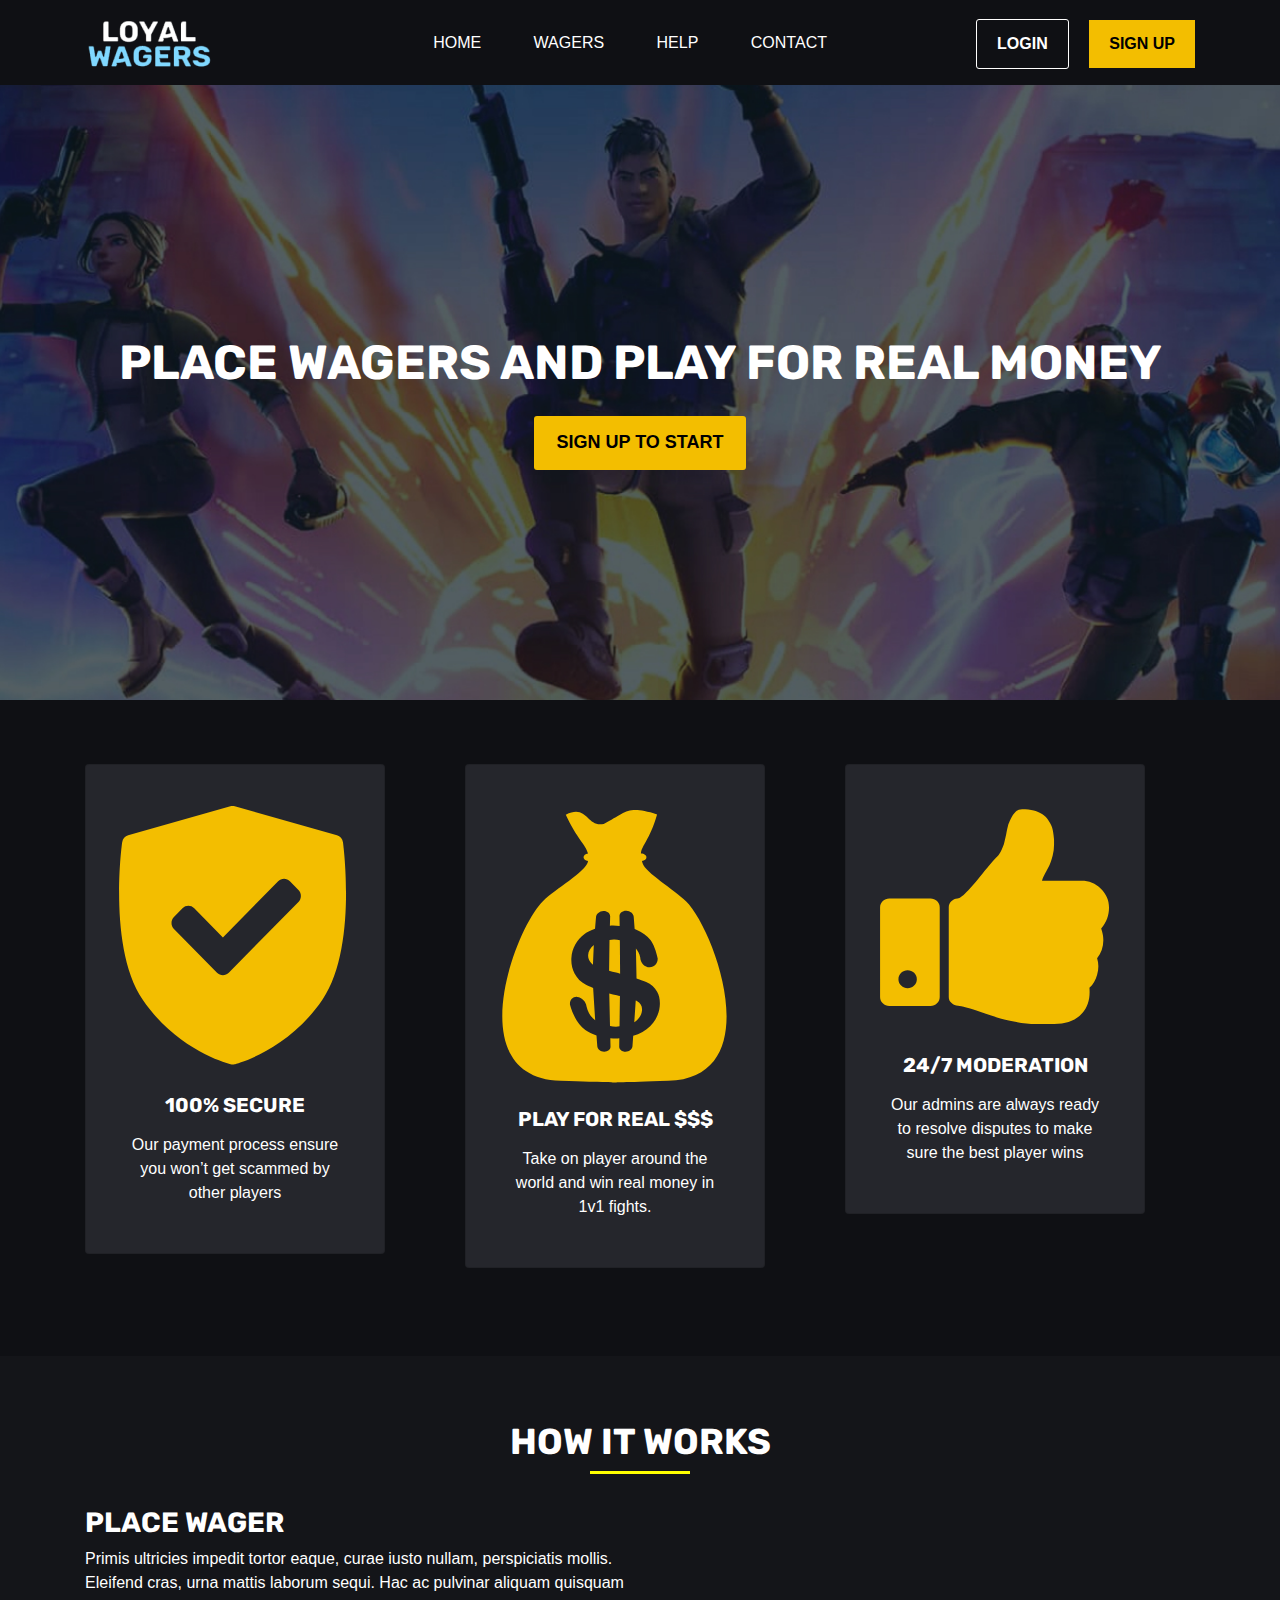
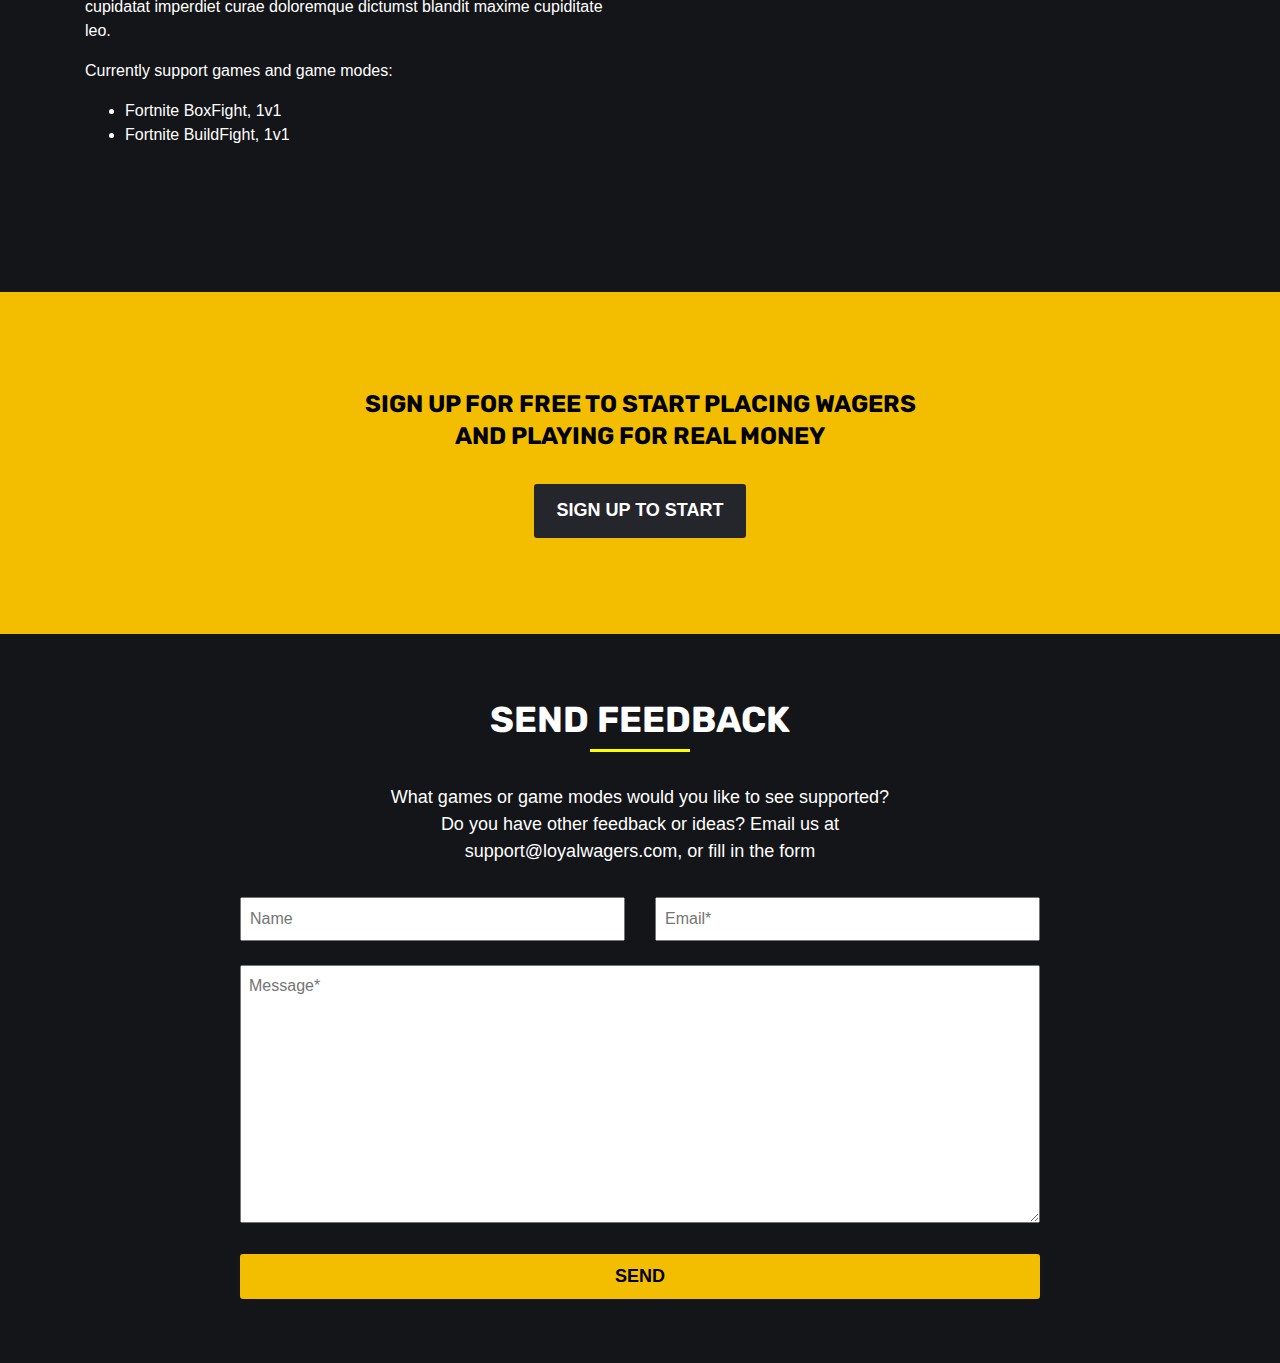
==== index.html @ 3cbfd6ce "first commit" ====
<!DOCTYPE html>
<html lang="en">

<head>
    <meta charset="UTF-8">
    <meta name="viewport" content="width=device-width, initial-scale=1.0">
    <meta http-equiv="X-UA-Compatible" content="ie=edge">
    <link href="https://fonts.googleapis.com/css?family=Rubik&display=swap" rel="stylesheet">
    <link rel="stylesheet" href="https://maxcdn.bootstrapcdn.com/bootstrap/4.0.0/css/bootstrap.min.css"
        integrity="sha384-Gn5384xqQ1aoWXA+058RXPxPg6fy4IWvTNh0E263XmFcJlSAwiGgFAW/dAiS6JXm" crossorigin="anonymous">
    <link rel="stylesheet" href="main.css">
    <title>Loyal Wagers</title>
</head>

<body>

    <nav class="navbar">
        <div class="container">
            <div class="navbar__logo">
                <!-- Loyal <br> Wagers -->
                <img src="./assets/loyalwagers_logo.png" alt="">
            </div>
            <ul class="nav-links">
                <li><a href="/index.html">Home</a></li>
                <li><a href="/wagers.html">Wagers</a></li>
                <li><a href="/help.html">Help</a></li>
                <li><a href="#">Contact</a></li>
            </ul>
            <div class="ml-auto">
                <a href="#" class="mr-3">
                    <button class="button button--outline">Login</button>
                </a>
                <a href="#">
                    <button class="button button--main button--square">Sign Up</button>
                </a>
            </div>

        </div>
    </nav>

    <nav class="navbar-mobile">
        <div class="container">
            <div class="navbar__logo">
                <!-- Loyal <br> Wagers -->
                <img src="./assets/loyalwagers_logo.png" alt="">
            </div>

            <div class="text-right">
                <div id="hamburger">
                    <div id="hamburger__line-1"></div>
                    <div id="hamburger__line-2"></div>
                    <div id="hamburger__line-3"></div>
                </div>
            </div>
        </div>


        <ul id="navbar-mobile__links nav-links" class="ml-auto mr-auto">
            <li>About</li>
            <li>Services</li>
            <li>Testimonials</li>
            <li>Contact</li>
        </ul>
    </nav>

    <main>
        <section id="hero">
            <div class="container">
                <h1 class="mb-4">Place Wagers and Play for Real Money</h1>
                <button class="button button--main">Sign Up to Start</button>
            </div>
        </section>

        <section id="benefits">
            <div class="container">
                <div class="row">
                    <div class="col col-12 col-sm-4 mb-4">
                        <div class="card benefits__card">
                            <img class="mb-4" src="./assets/icons/secure_icon.svg" alt="">
                            <h2>100% Secure</h2>
                            <p>
                                Our payment process ensure you won’t get scammed by other players
                            </p>
                        </div>
                    </div>
                    <div class="col col-12 col-sm-4 mb-4">
                        <div class="card benefits__card">
                            <img class="mb-4" src="./assets/icons/money_bag_icon.svg" alt="">
                            <h2>Play for real $$$</h2>
                            <p>
                                Take on player around the world and win real money in 1v1 fights.
                            </p>
                        </div>
                    </div>
                    <div class="col col-12 col-sm-4 mb-4">
                        <div class="card benefits__card">
                            <img class="mb-4" src="./assets/icons/Thumb_up_icon.svg" alt="">
                            <h2>24/7 Moderation</h2>
                            <p>
                                Our admins are always ready to resolve disputes to make sure the best player wins
                            </p>
                        </div>
                    </div>
                </div>

            </div>
        </section>

        <section id="how-it-works">
            <div class="container">
                <h2 class="text-center">How it Works</h2>
                <div class="row">
                    <div class="col col-12 col-sm-6">
                        <h3>Place Wager</h3>
                        <p>
                            Primis ultricies impedit tortor eaque, curae iusto nullam, perspiciatis mollis. Eleifend
                            cras,
                            urna mattis laborum sequi. Hac ac pulvinar aliquam quisquam cupidatat imperdiet curae
                            doloremque
                            dictumst blandit maxime cupiditate leo.
                        </p>
                        <p>
                            Currently support games and game modes:
                        </p>
                        <ul>
                            <li>
                                Fortnite BoxFight, 1v1
                            </li>
                            <li>
                                Fortnite BuildFight, 1v1
                            </li>
                        </ul>
                    </div>
                    <div class="col col-12 col-sm-6">
                        <iframe width="560" height="315" src="https://www.youtube.com/embed/NpEaa2P7qZI?controls=0"
                            frameborder="0"
                            allow="accelerometer; autoplay; encrypted-media; gyroscope; picture-in-picture"
                            allowfullscreen></iframe>
                    </div>
                </div>
            </div>

        </section>

        <section id="cta">
            <div class="container text-center">
                <h2>
                    Sign Up For Free To Start Placing Wagers And Playing For real Money
                </h2>
                <button class="button button--dark">
                    Sign Up to Start
                </button>
            </div>

        </section>

        <section id="contact">
            <div class="container">
                <h2 class="text-center">Send Feedback</h2>
                <p>
                    What games or game modes would you like to see supported?
                    Do you have other feedback or ideas?
                    Email us at support@loyalwagers.com, or fill in the form
                </p>

                <form class="contact__form" action="">
                    <div class="row">
                        <div class="col col-12 col-sm-6 mb-4">
                            <input type="text" placeholder="Name">
                        </div>
                        <div class="col col-12 col-sm-6 mb-4">
                            <input type="text" placeholder="Email*">
                        </div>
                    </div>
                    <textarea name="message" id="" cols="30" rows="10" placeholder="Message*"></textarea>
                    <input class="button button--main mt-4" type="submit" value="Send">
                </form>
            </div>

        </section>
    </main>

</body>

</html>
---- main.css ----
html, body {
    font-family: "Roboto", sans-serif;
    font-size: 16px;
}
main {
    background-color: #141519;
    color: white;
}
h1, h2, h3 {
    font-weight: bold;
    text-transform: uppercase;
    font-family: "Rubik", sans-serif;
}
h1 {
    font-size: 3rem;
}
h2 {
    font-size: 2.25rem;
}
h2::after {
    content: "";
    display: block;
    margin: auto;
    width: 100px;
    border-bottom: 3px solid yellow;
    margin-top: 0.5rem;
    margin-bottom: 2rem;
}
.c-brand {
    color: #80D8FF;
}
#hero {
    background-image: url("./assets/images/hero_img.jpg");
    background-repeat: no-repeat;
    background-size: cover;
    background-position: center;
    height: 700px;
}
#hero .container {
    text-align: center;
    color: white;
    padding-top: 270px;
}
button {
    border: 0;
    cursor: pointer;
}
.button {
    font-weight: bold;
    text-transform: uppercase;
    padding: 0.75em 1.25em;
    border-radius: 3px;
    font-size: 1.125rem;
    transition: all 0.2s;
}
.navbar .button {
    font-size: 1rem;
}
.button.button--outline {
    border: 1px solid white;
    background: none;
    color: white;
}
.button.button--outline:hover {
    background: white;
    color: black;
}
.button.button--dark {
    background-color: #25262C;
    color: white;
}
.button.button--main {
    font-weight: bold;
    background-color: #F3BE00;
    transition: background-color 0.2s;
}
.button.button--main:hover {
    background-color: rgb(201, 158, 2);
}
.button.button--main.button--square {
    border-radius: 0;
}
section {
    padding: 4rem 0;
}
.card {
    padding: 2.5rem 2rem 3rem 2rem;
    background-color: #25262C;
    max-width: 300px;
}
.benefits__card {
    text-align: center;
}
.benefits__card h2 {
    font-size: 1.25rem;
    margin-bottom: 1rem;
}
.benefits__card h2::after {
    display: none;
}
.benefits__card p {
    max-width: 220px;
    margin: auto;
}
#benefits {
    background-color: #0F1014;
}
#cta {
    padding: 6rem 0;
    background-color: #F3BE00;
    color: black;
}
#cta h2 {
    font-size: 1.5rem;
    max-width: 600px;
    margin: auto;
    line-height: 2rem;
    margin-bottom: 2rem;
}
#cta h2::after {
    display: none;
}

#contact p {
    font-size: 1.125rem;
    max-width: 520px;
    margin: auto;
    text-align: center;
    margin-bottom: 2rem;
}
.contact__form {
    max-width: 800px;
    margin: auto;
}

.contact__form input, .contact__form textarea {
    width: 100%;
    padding: 0.5em 0.5em;
}
.contact__form .button {
    border: 0;
}

/* navbar */
.navbar a {
    color: white;
    position: relative;
}
.nav-links a::after {
    left: 0;
    bottom: -6px;
    content: "";
    position: absolute;
    width: 0px;
    border-bottom: 2px solid yellow;
    transition: width 0.2s;
}
.nav-links a:hover::after {
    width: 100%;
}
.navbar a:hover {
    text-decoration: none;
}
#hamburger__line-1,
#hamburger__line-2,
#hamburger__line-3 {
    border-top: 2px solid white;
    margin-top: 8px;
    transition: all 0.2s ease-in-out;
}

#hamburger.is-showing #hamburger__line-1 {
    transform: rotate(-45deg) translate(-8px, 6px);
}

#hamburger.is-showing #hamburger__line-2 {
    opacity: 0;
}

#hamburger.is-showing #hamburger__line-3 {
    transform: rotate(45deg) translate(-8px, -6px);
}

#hamburger {
    cursor: pointer;
    position: absolute;
    z-index: 6;
    top: 16px;
    right: 16px;
    width: 32px;
    height: 32px;
}

.navbar-mobile {
    display: none;
    position: fixed;
    z-index: 5;
    width: 100%;
    text-align: right;
    background: #0F1014;
}

.navbar-mobile.is-scrolling {
    top: 0;
}

.navbar-mobile .container {
    display: flex;
    align-items: center;
    height: 70px;
}

#navbar-mobile__links li {
    cursor: pointer;
    padding: 0.5rem 0 0.5rem 0;
}

#navbar-mobile__links li:hover {
    color: #777;
}

#navbar-mobile__links {
    width: 100%;
    background: #f7f7f7;
    list-style-type: none;
    position: absolute;

    padding-bottom: 1rem;
    padding-right: 1.5rem;
    padding-top: 1rem;
    visibility: hidden;
    opacity: 0;

    transition: all 0.2s;
}

#navbar-mobile__links.is-showing {
    opacity: 1;
    visibility: visible;

}

.navbar {
    height: 85px;
    background: #0F1014;
    z-index: 5;
    width: 100%;
    transition: all 0.4s;
    color: white;
    position: fixed;
}

.navbar.is-scrolling-down {
    top: -79px;
    opacity: 0;
}

.navbar.is-scrolling-up {
    top: 0;
    opacity: 1;
}

@media only screen and (max-width: 920px) {
    .navbar {
        display: none;
    }

    .navbar-mobile {
        display: block;
    }
}

.navbar__logo {
    font-family: "Rubik", sans-serif;
    text-transform: uppercase;
    font-weight: bold;
    font-size: 1.35rem;
    line-height: 1.25em;
    text-align: center;
    color: white;
}

.navbar ul {
    margin-left: auto;
    list-style-type: none;
}

.navbar ul>li {
    margin-top: 15px;
    display: inline-block;
    margin-left: 2rem;
    cursor: pointer;
    padding: 8px;
    transition: all 0.2s;
    text-transform: uppercase;
    color: white;
}

.navbar ul>li:hover {
    color: rgba(0, 0, 0, 0.753);
}

/* end navbar */
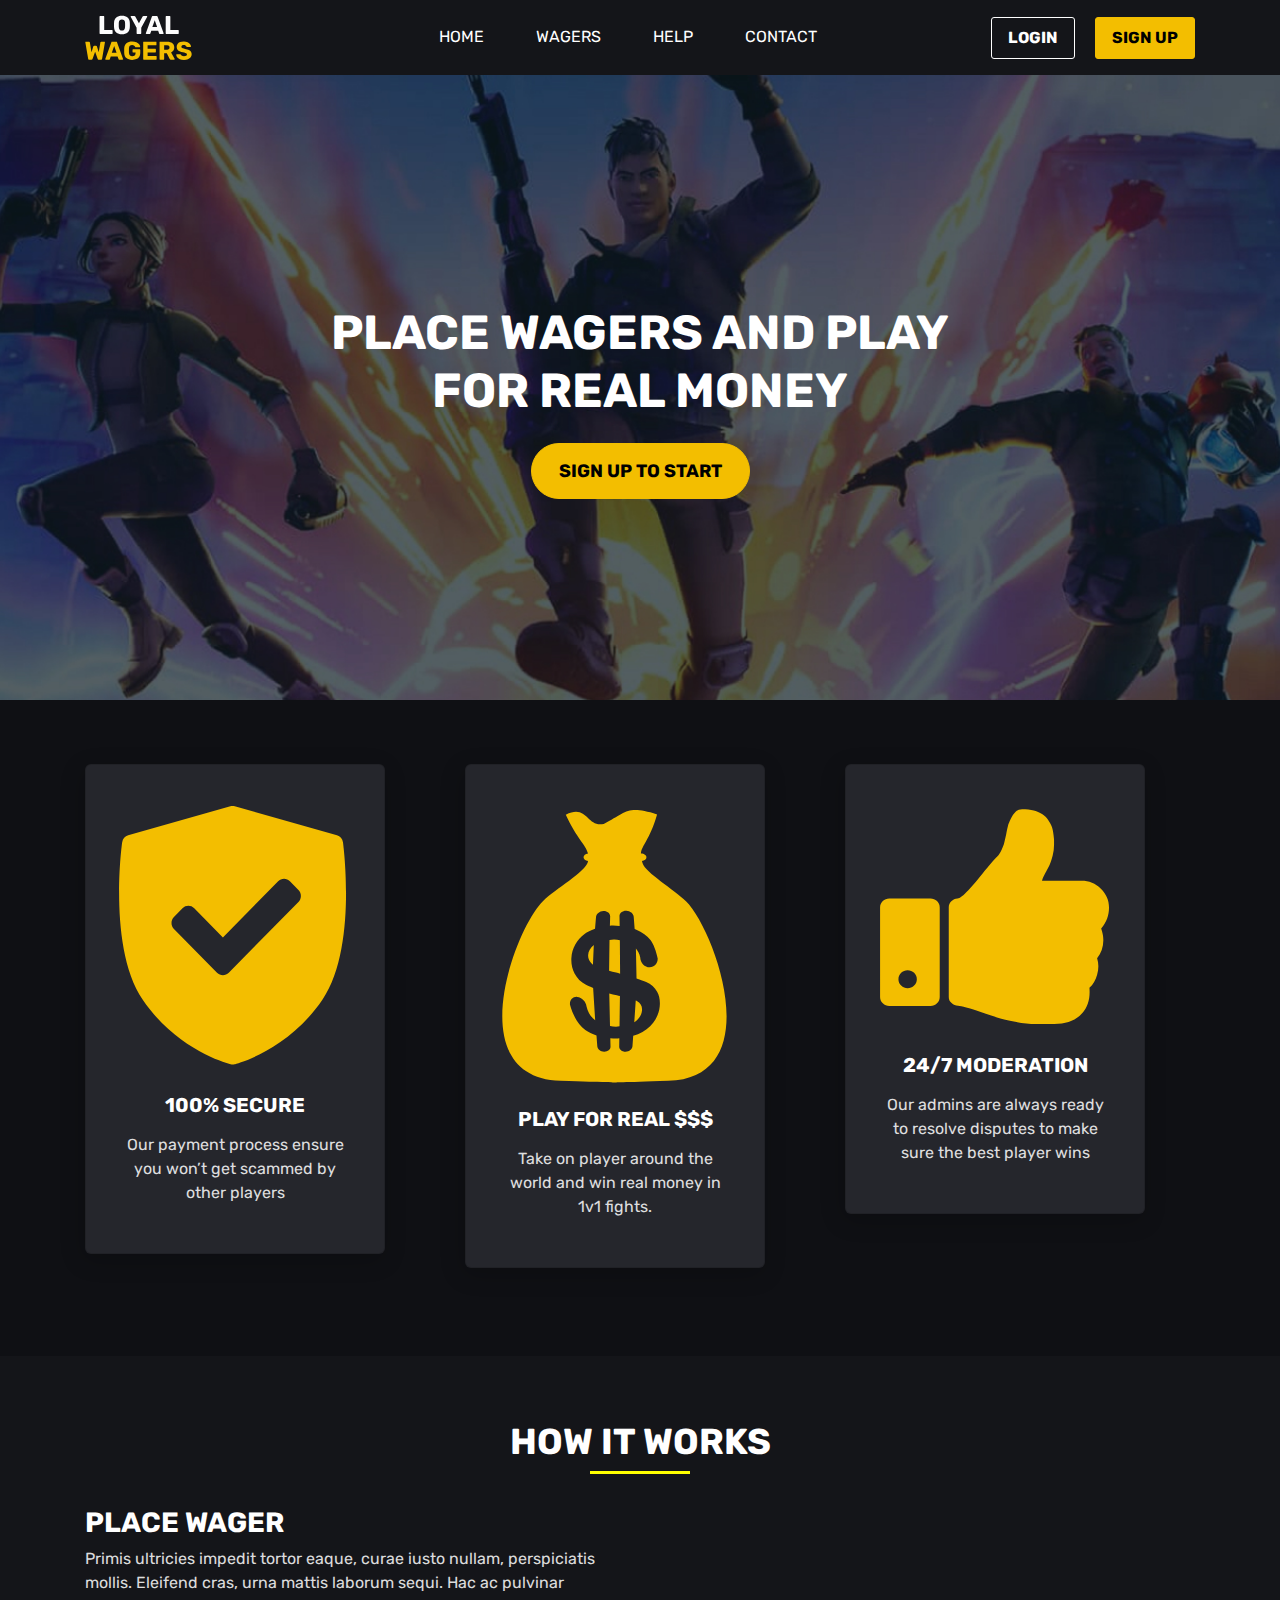
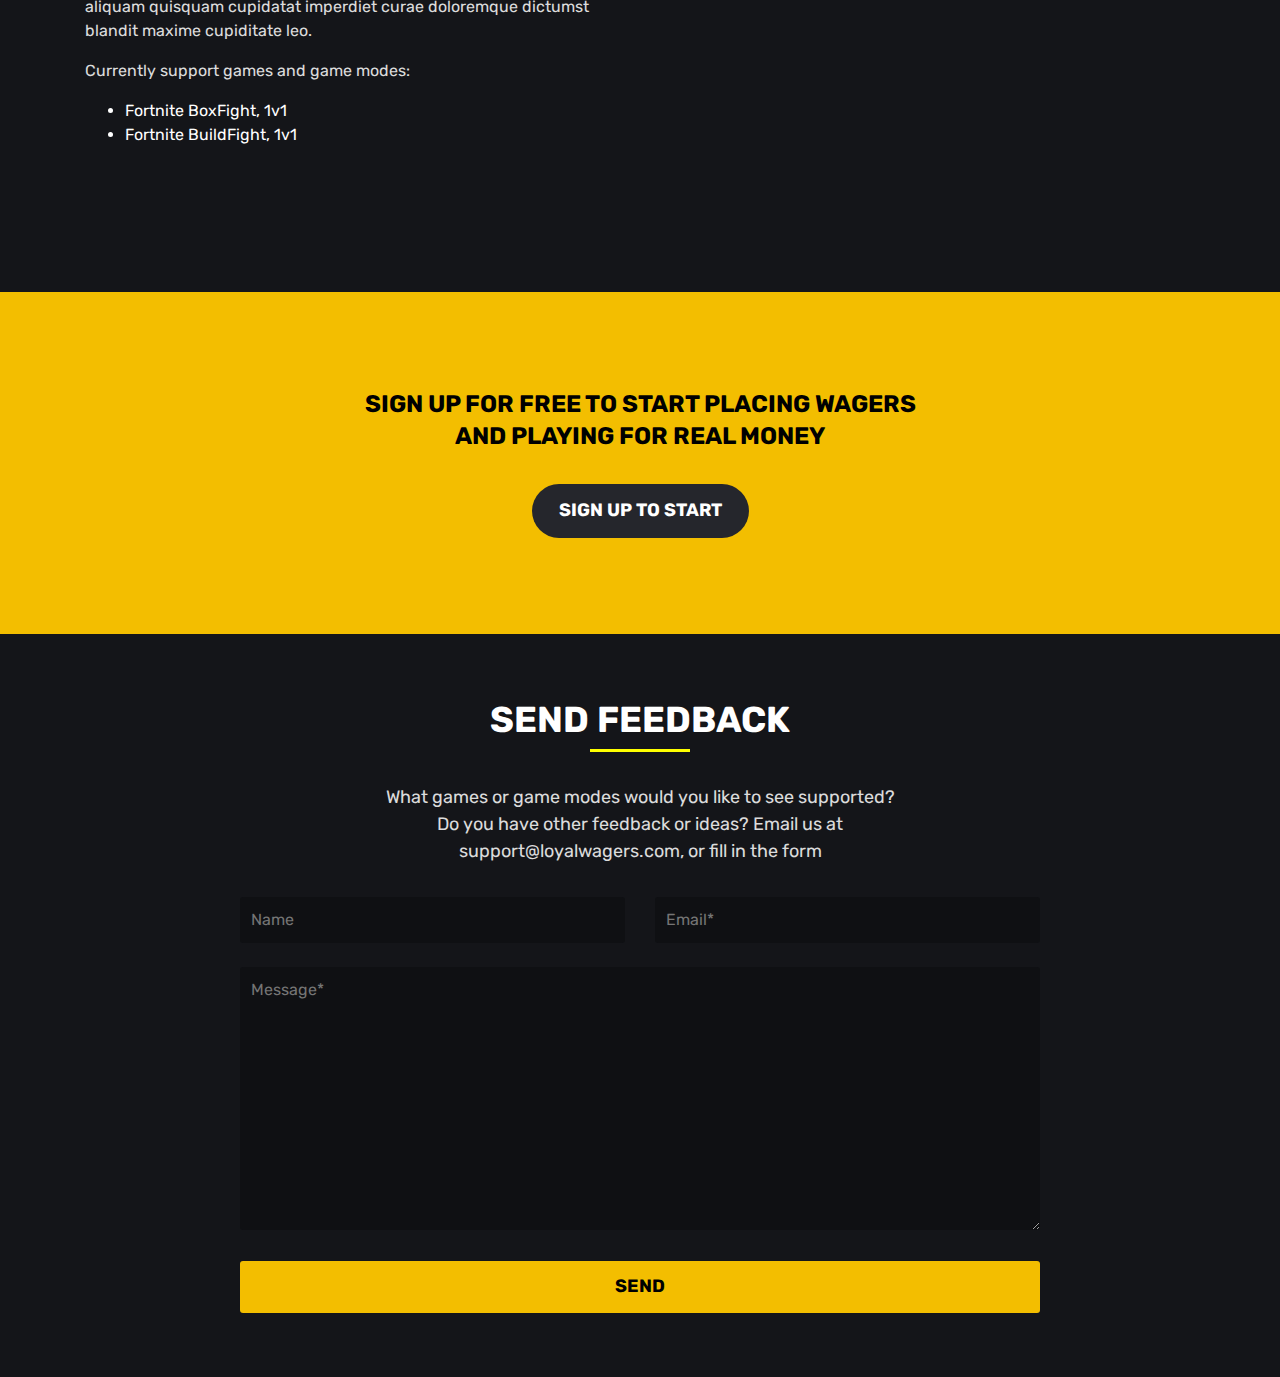
==== commit 21e60780: "wager page" ====
--- a/index.html
+++ b/index.html
@@ -5,9 +5,10 @@
     <meta charset="UTF-8">
     <meta name="viewport" content="width=device-width, initial-scale=1.0">
     <meta http-equiv="X-UA-Compatible" content="ie=edge">
-    <link href="https://fonts.googleapis.com/css?family=Rubik&display=swap" rel="stylesheet">
+    <link href="https://fonts.googleapis.com/css?family=Rubik:400,700&display=swap" rel="stylesheet">
     <link rel="stylesheet" href="https://maxcdn.bootstrapcdn.com/bootstrap/4.0.0/css/bootstrap.min.css"
         integrity="sha384-Gn5384xqQ1aoWXA+058RXPxPg6fy4IWvTNh0E263XmFcJlSAwiGgFAW/dAiS6JXm" crossorigin="anonymous">
+
     <link rel="stylesheet" href="main.css">
     <title>Loyal Wagers</title>
 </head>
@@ -16,15 +17,18 @@
 
     <nav class="navbar">
         <div class="container">
-            <div class="navbar__logo">
-                <!-- Loyal <br> Wagers -->
-                <img src="./assets/loyalwagers_logo.png" alt="">
-            </div>
+            <a href="./index.html">
+                <div class="navbar__logo">
+                    <!-- Loyal <br> Wagers -->
+                    <img src="./assets/loyalwagers_logo_yellow.svg" alt="">
+                </div>
+            </a>
+
             <ul class="nav-links">
-                <li><a href="/index.html">Home</a></li>
-                <li><a href="/wagers.html">Wagers</a></li>
-                <li><a href="/help.html">Help</a></li>
-                <li><a href="#">Contact</a></li>
+                <li><a href="./index.html">Home</a></li>
+                <li><a href="./wagers.html">Wagers</a></li>
+                <li><a href="./help.html">Help</a></li>
+                <li><a href="./contact.html">Contact</a></li>
             </ul>
             <div class="ml-auto">
                 <a href="#" class="mr-3">
@@ -40,10 +44,12 @@
 
     <nav class="navbar-mobile">
         <div class="container">
-            <div class="navbar__logo">
-                <!-- Loyal <br> Wagers -->
-                <img src="./assets/loyalwagers_logo.png" alt="">
-            </div>
+            <a href="./index.html">
+                <div class="navbar__logo">
+                    <!-- Loyal <br> Wagers -->
+                    <img src="./assets/loyalwagers_logo_yellow.svg" alt="">
+                </div>
+            </a>
 
             <div class="text-right">
                 <div id="hamburger">
@@ -56,10 +62,10 @@
 
 
         <ul id="navbar-mobile__links nav-links" class="ml-auto mr-auto">
-            <li>About</li>
-            <li>Services</li>
-            <li>Testimonials</li>
-            <li>Contact</li>
+            <li><a href="./index.html">Home</a></li>
+            <li><a href="./wagers.html">Wagers</a></li>
+            <li><a href="./help.html">Help</a></li>
+            <li><a href="./contact.html">Contact</a></li>
         </ul>
     </nav>
 
--- a/main.css
+++ b/main.css
@@ -1,10 +1,15 @@
 html, body {
     font-family: "Roboto", sans-serif;
+    font-family: "Rubik", sans-serif;
     font-size: 16px;
+    background-color: #141519;
 }
 main {
     background-color: #141519;
     color: white;
+}
+p {
+    opacity: 0.85;
 }
 h1, h2, h3 {
     font-weight: bold;
@@ -26,6 +31,12 @@
     margin-top: 0.5rem;
     margin-bottom: 2rem;
 }
+h2.no-underline {
+    margin-bottom: 1rem;
+}
+h2.no-underline::after {
+    display: none;
+}
 .c-brand {
     color: #80D8FF;
 }
@@ -39,7 +50,8 @@
 #hero .container {
     text-align: center;
     color: white;
-    padding-top: 270px;
+    padding-top: 240px;
+    max-width: 700px;
 }
 button {
     border: 0;
@@ -48,7 +60,7 @@
 .button {
     font-weight: bold;
     text-transform: uppercase;
-    padding: 0.75em 1.25em;
+    padding: 0.75em 1.5em;
     border-radius: 3px;
     font-size: 1.125rem;
     transition: all 0.2s;
@@ -68,17 +80,20 @@
 .button.button--dark {
     background-color: #25262C;
     color: white;
+    border-radius: 3rem;
 }
 .button.button--main {
+    border-radius: 3rem;
     font-weight: bold;
     background-color: #F3BE00;
+    border: 1px solid #F3BE00;
     transition: background-color 0.2s;
 }
 .button.button--main:hover {
     background-color: rgb(201, 158, 2);
 }
 .button.button--main.button--square {
-    border-radius: 0;
+    border-radius: 3px;
 }
 section {
     padding: 4rem 0;
@@ -87,9 +102,15 @@
     padding: 2.5rem 2rem 3rem 2rem;
     background-color: #25262C;
     max-width: 300px;
+    box-shadow: -2px 6px 23px 0px rgba(0,0,0,0.2);
+    transition: all 0.3s;
+}
+.card:hover {
+    box-shadow: -2px 17px 28px -2px rgba(0,0,0,0.4);
 }
 .benefits__card {
     text-align: center;
+    border-radius: 6px;
 }
 .benefits__card h2 {
     font-size: 1.25rem;
@@ -132,16 +153,115 @@
     max-width: 800px;
     margin: auto;
 }
+.contact__form input {
+    /* border-radius: 3rem; */
+}
+.contact__form textarea {
+    /* border-radius: 1rem; */
+}
 
 .contact__form input, .contact__form textarea {
     width: 100%;
-    padding: 0.5em 0.5em;
+    padding: 0.7em 0.7em;
+    border: 0;
+    border-radius: 3px;
+    background-color: #0f1013;
 }
 .contact__form .button {
     border: 0;
-}
+    background-color: #F3BE00;
+    border-radius: 3px;
+}
+
+/* WAGERS PAGE */
+#hero.hero--wagers {
+    height: 500px;
+    background-image: url("./assets/images/wagers_hero_img.jpg");
+}
+#hero.hero--wagers .container {
+    padding-top: 200px;
+}
+#place-wager h2::after {
+    display: none;
+}
+
+.wager-table {
+    box-shadow: 0px 5px 13px rgba(0, 0, 0, 0.16);
+}
+.wager-table.wager-table--data {
+    /* text-align: center; */
+}
+.wager-table td.no-padding {
+    padding: 0;
+}
+.wager-table.wager-table--data td {
+    width: auto;
+}
+.wager-table td {
+    height: 50px;
+    width: 100%;
+    min-width: 200px;
+    border-right: 1px solid rgb(13, 13, 17);
+    background: #17181F;
+}
+.wager-table.wager-table--data img {
+    width: 1em;
+    margin-right: 0.5rem;
+    margin-top: -4px;
+}
+.wager-table.wager-table--data td {
+    padding: 1rem 1rem;
+}
+.wager-table td .button{
+    width: 100%;
+    height: 100%;
+    padding: 15px;
+}
+.wager-table tr {
+    border: 1px solid rgb(13, 13, 17);
+}
+.wager-table th {
+    padding: 1rem 1rem;
+    border-bottom: black;
+    background: #21232C;
+    border-right: 1px solid rgb(13, 13, 17);
+}
+.wager-table select {
+    width: 100%;
+    height: 100%;
+    padding: 0 1rem;
+}
+.wager-table select:hover option {
+    display: block;
+}
+.wager-table option {
+    height: 50px;
+    width: 100%;
+    background: #21232C;
+    border: 0;
+    color: white;
+}
+.wager-table option:hover {
+    background: yellow;
+}
+.wager-table select {
+    height: 50px;
+    background: none;
+    color: white;
+    border: 0;
+}
+
+.wager-table .button {
+    font-size: 1rem;
+    border-radius: 0;
+}
+/* WAGERS PAGE END */
 
 /* navbar */
+.navbar .button {
+    padding: 0.5rem 1rem;
+    margin-top: -6px;
+}
 .navbar a {
     color: white;
     position: relative;
@@ -197,7 +317,7 @@
     z-index: 5;
     width: 100%;
     text-align: right;
-    background: #0F1014;
+    background: #141519;
 }
 
 .navbar-mobile.is-scrolling {
@@ -241,8 +361,8 @@
 }
 
 .navbar {
-    height: 85px;
-    background: #0F1014;
+    height: 75px;
+    background: #141519;
     z-index: 5;
     width: 100%;
     transition: all 0.4s;
@@ -271,22 +391,28 @@
 }
 
 .navbar__logo {
+    margin-top: -6px;
     font-family: "Rubik", sans-serif;
     text-transform: uppercase;
     font-weight: bold;
-    font-size: 1.35rem;
+    font-size: 1.25rem;
     line-height: 1.25em;
     text-align: center;
     color: white;
+}
+.navbar__logo img {
+    height: 45px;
 }
 
 .navbar ul {
     margin-left: auto;
     list-style-type: none;
 }
-
+.nav-links {
+    padding-top: 4px;
+}
 .navbar ul>li {
-    margin-top: 15px;
+    margin-top: 5px;
     display: inline-block;
     margin-left: 2rem;
     cursor: pointer;
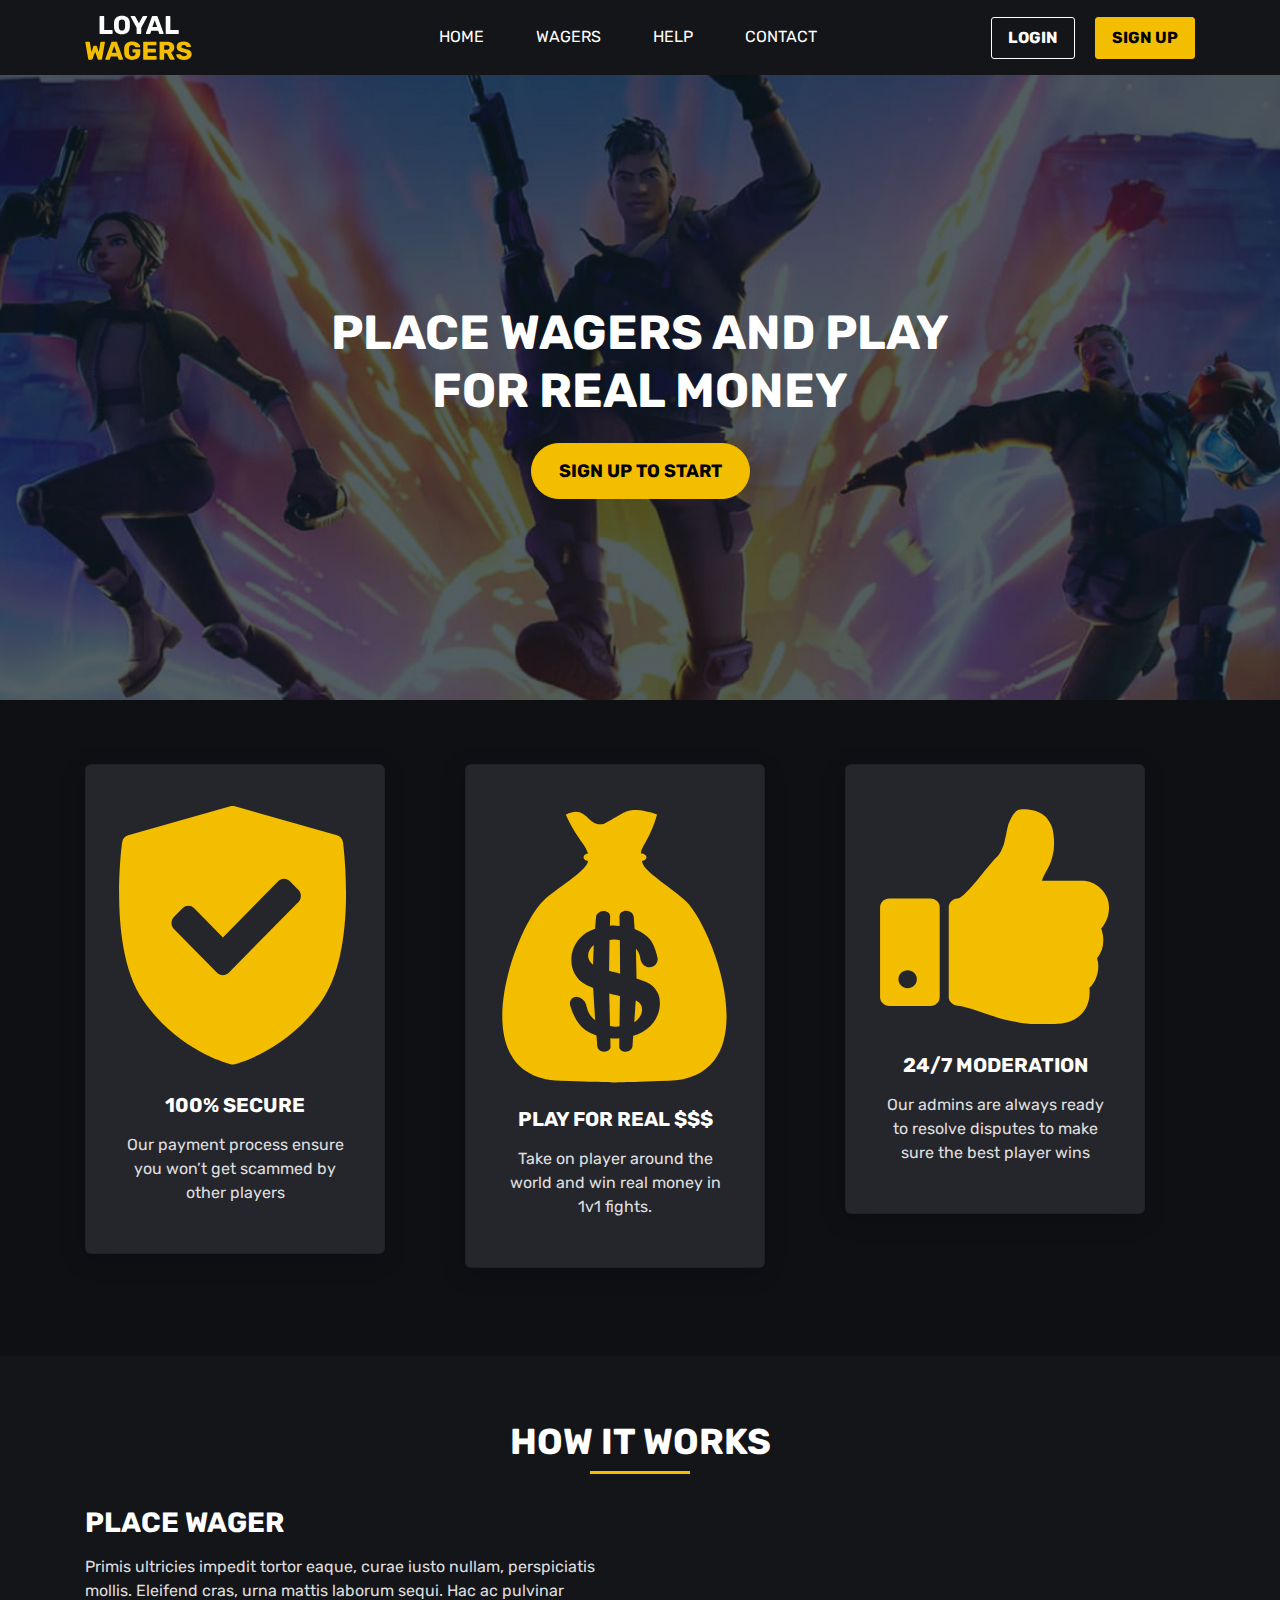
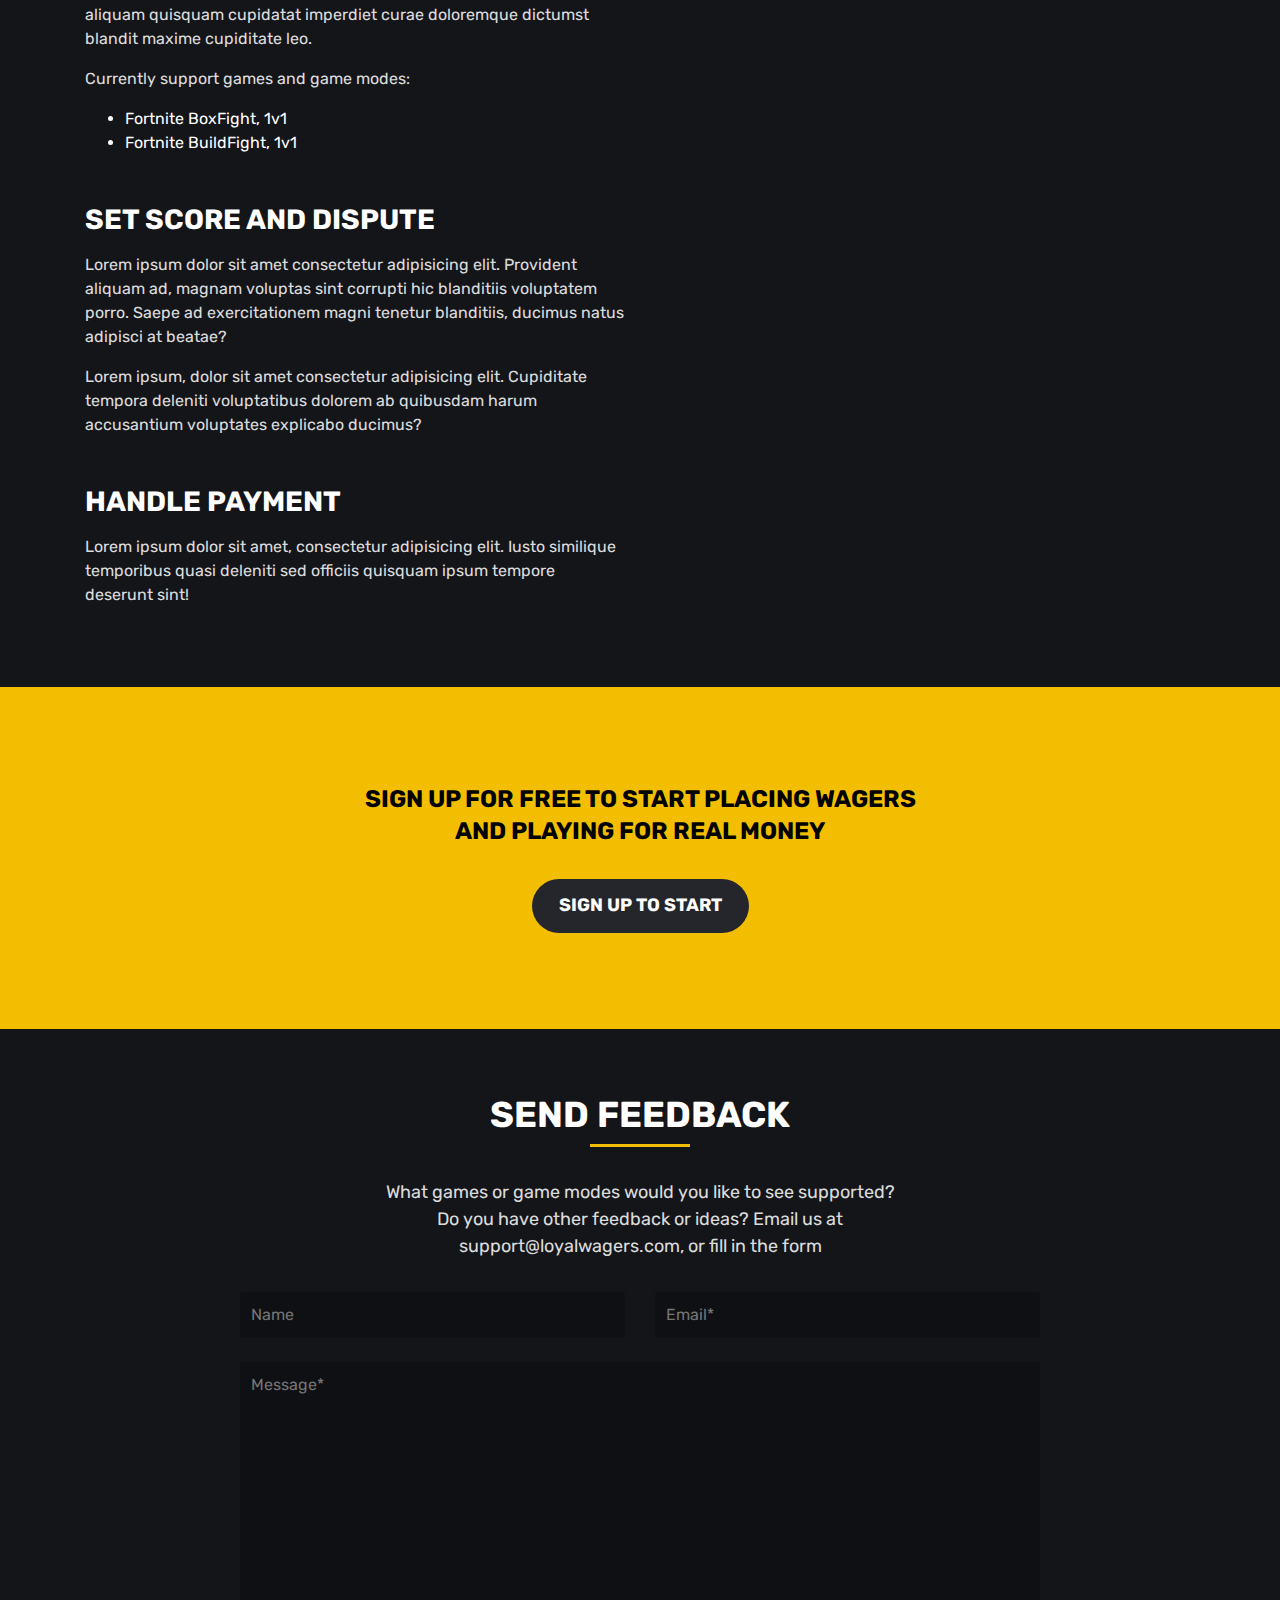
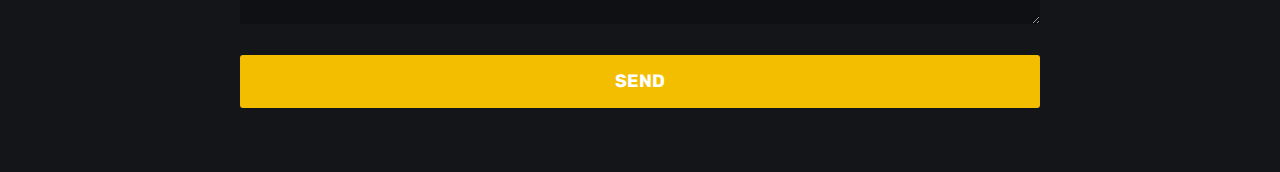
==== commit 6682d0c4: "visual bugs" ====
--- a/index.html
+++ b/index.html
@@ -128,7 +128,7 @@
                         <p>
                             Currently support games and game modes:
                         </p>
-                        <ul>
+                        <ul class="mb-5">
                             <li>
                                 Fortnite BoxFight, 1v1
                             </li>
@@ -136,6 +136,23 @@
                                 Fortnite BuildFight, 1v1
                             </li>
                         </ul>
+
+                        <h3>Set Score and Dispute</h3>
+                        <p>
+                            Lorem ipsum dolor sit amet consectetur adipisicing elit. Provident aliquam ad, magnam
+                            voluptas sint corrupti hic blanditiis voluptatem porro. Saepe ad exercitationem magni
+                            tenetur blanditiis, ducimus natus adipisci at beatae?
+                        </p>
+                        <p class="mb-5">
+                            Lorem ipsum, dolor sit amet consectetur adipisicing elit. Cupiditate tempora deleniti
+                            voluptatibus dolorem ab quibusdam harum accusantium voluptates explicabo ducimus?
+                        </p class="mb-5">
+
+                        <h3>Handle Payment</h3>
+                        <p>
+                            Lorem ipsum dolor sit amet, consectetur adipisicing elit. Iusto similique temporibus quasi
+                            deleniti sed officiis quisquam ipsum tempore deserunt sint!
+                        </p>
                     </div>
                     <div class="col col-12 col-sm-6">
                         <iframe width="560" height="315" src="https://www.youtube.com/embed/NpEaa2P7qZI?controls=0"
--- a/main.css
+++ b/main.css
@@ -25,17 +25,24 @@
 h2::after {
     content: "";
     display: block;
+    width: 100px;
     margin: auto;
-    width: 100px;
-    border-bottom: 3px solid yellow;
+    border-bottom: 3px solid #F3BE00;
     margin-top: 0.5rem;
     margin-bottom: 2rem;
 }
+h2.underline-left::after {
+    margin-right: auto;
+    margin-left: 0;
+} 
 h2.no-underline {
     margin-bottom: 1rem;
 }
 h2.no-underline::after {
     display: none;
+}
+h3 {
+    margin-bottom: 1rem;
 }
 .c-brand {
     color: #80D8FF;
@@ -166,6 +173,7 @@
     border: 0;
     border-radius: 3px;
     background-color: #0f1013;
+    color: white;
 }
 .contact__form .button {
     border: 0;
@@ -180,9 +188,6 @@
 }
 #hero.hero--wagers .container {
     padding-top: 200px;
-}
-#place-wager h2::after {
-    display: none;
 }
 
 .wager-table {
@@ -242,7 +247,7 @@
     color: white;
 }
 .wager-table option:hover {
-    background: yellow;
+    background: #F3BE00;
 }
 .wager-table select {
     height: 50px;
@@ -268,11 +273,11 @@
 }
 .nav-links a::after {
     left: 0;
-    bottom: -6px;
+    bottom: -8px;
     content: "";
     position: absolute;
     width: 0px;
-    border-bottom: 2px solid yellow;
+    border-bottom: 3px solid #F3BE00;
     transition: width 0.2s;
 }
 .nav-links a:hover::after {
